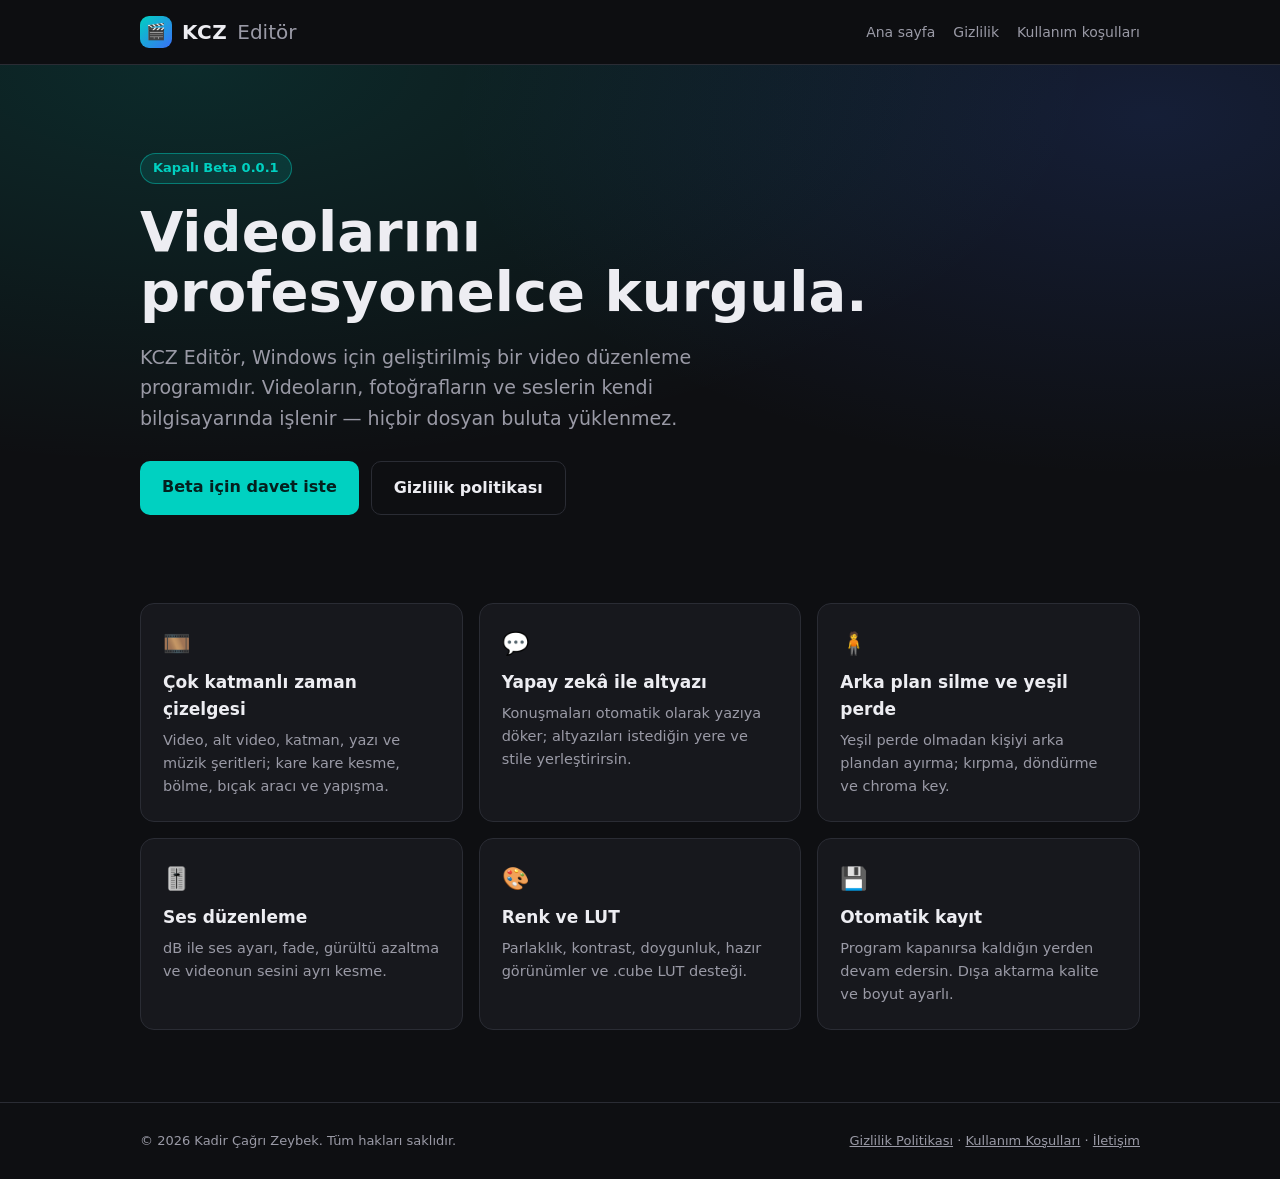
==== index.html @ a96ba245 "Add files via upload" ====
<!doctype html>
<html lang="tr"><head><meta charset="utf-8"><meta name="viewport" content="width=device-width,initial-scale=1">
<title>KCZ Editör — Bilgisayarın için profesyonel video editörü</title><meta name="description" content="KCZ Editör: çok katmanlı zaman çizelgesi, yapay zekâ ile altyazı ve arka plan silme, renk düzeltme ve ses temizleme içeren Windows video editörü.">
<link rel="stylesheet" href="style.css"></head><body>
<header><div class="wrap"><a class="logo" href="index.html"><i>🎬</i><b>KCZ</b><span>Editör</span></a>
<nav><a href="index.html">Ana sayfa</a><a href="gizlilik.html">Gizlilik</a><a href="kosullar.html">Kullanım koşulları</a></nav></div></header>

<section class="hero"><div class="wrap">
<span class="badge">Kapalı Beta 0.0.1</span>
<h1>Videolarını<br>profesyonelce kurgula.</h1>
<p class="lead">KCZ Editör, Windows için geliştirilmiş bir video düzenleme programıdır. Videoların, fotoğrafların ve seslerin kendi bilgisayarında işlenir — hiçbir dosyan buluta yüklenmez.</p>
<div class="btns"><a class="btn primary" href="mailto:kadiradana777@gmail.com?subject=KCZ%20Edit%C3%B6r%20beta%20daveti">Beta için davet iste</a>
<a class="btn ghost" href="gizlilik.html">Gizlilik politikası</a></div>
</div></section>
<section class="wrap"><div class="grid">
<div class="card"><div class="ico">🎞️</div><h3>Çok katmanlı zaman çizelgesi</h3><p>Video, alt video, katman, yazı ve müzik şeritleri; kare kare kesme, bölme, bıçak aracı ve yapışma.</p></div>
<div class="card"><div class="ico">💬</div><h3>Yapay zekâ ile altyazı</h3><p>Konuşmaları otomatik olarak yazıya döker; altyazıları istediğin yere ve stile yerleştirirsin.</p></div>
<div class="card"><div class="ico">🧍</div><h3>Arka plan silme ve yeşil perde</h3><p>Yeşil perde olmadan kişiyi arka plandan ayırma; kırpma, döndürme ve chroma key.</p></div>
<div class="card"><div class="ico">🎚️</div><h3>Ses düzenleme</h3><p>dB ile ses ayarı, fade, gürültü azaltma ve videonun sesini ayrı kesme.</p></div>
<div class="card"><div class="ico">🎨</div><h3>Renk ve LUT</h3><p>Parlaklık, kontrast, doygunluk, hazır görünümler ve .cube LUT desteği.</p></div>
<div class="card"><div class="ico">💾</div><h3>Otomatik kayıt</h3><p>Program kapanırsa kaldığın yerden devam edersin. Dışa aktarma kalite ve boyut ayarlı.</p></div>
</div></section>
<footer><div class="wrap"><span>© 2026 Kadir Çağrı Zeybek. Tüm hakları saklıdır.</span>
<span><a href="gizlilik.html">Gizlilik Politikası</a> · <a href="kosullar.html">Kullanım Koşulları</a> · <a href="mailto:kadiradana777@gmail.com">İletişim</a></span></div></footer>

</body></html>
---- style.css ----
/* © 2026 Kadir Çağrı Zeybek. Tüm hakları saklıdır. */
:root{--bg:#0e0f12;--panel:#17181d;--line:#2a2c34;--text:#ededf2;--dim:#9a9aa6;--accent:#00d1c1;--blue:#3a6ff7}
*{box-sizing:border-box}
html,body{margin:0;background:var(--bg);color:var(--text);font-family:"Segoe UI",system-ui,-apple-system,Roboto,Arial,sans-serif;line-height:1.6}
a{color:var(--accent)}
.wrap{max-width:1040px;margin:0 auto;padding:0 20px}
header{border-bottom:1px solid var(--line);background:rgba(14,15,18,.9);position:sticky;top:0;backdrop-filter:blur(8px);z-index:5}
header .wrap{display:flex;align-items:center;justify-content:space-between;height:64px;gap:16px}
.logo{display:flex;align-items:center;gap:10px;text-decoration:none;color:var(--text);font-size:20px}
.logo i{width:32px;height:32px;border-radius:9px;background:linear-gradient(135deg,var(--accent),var(--blue));display:grid;place-items:center;font-style:normal;font-size:16px}
.logo b{font-weight:800;letter-spacing:.5px}.logo span{font-weight:300;color:var(--dim)}
nav{display:flex;gap:18px;flex-wrap:wrap}nav a{color:var(--dim);text-decoration:none;font-size:14px}nav a:hover{color:var(--text)}
.hero{padding:88px 0 64px;background:radial-gradient(900px 400px at 15% 0%,rgba(0,209,193,.14),transparent),radial-gradient(700px 360px at 90% 10%,rgba(58,111,247,.16),transparent)}
.badge{display:inline-block;padding:4px 12px;border-radius:99px;border:1px solid rgba(0,209,193,.45);background:rgba(0,209,193,.12);color:var(--accent);font-size:13px;font-weight:600}
h1{font-size:clamp(34px,6vw,56px);line-height:1.08;margin:18px 0}
.lead{font-size:clamp(16px,2.2vw,19px);color:var(--dim);max-width:640px}
.btns{display:flex;gap:12px;flex-wrap:wrap;margin-top:28px}
.btn{display:inline-block;padding:13px 22px;border-radius:10px;text-decoration:none;font-weight:600}
.btn.primary{background:var(--accent);color:#04201e}.btn.ghost{border:1px solid var(--line);color:var(--text)}
.grid{display:grid;grid-template-columns:repeat(auto-fit,minmax(280px,1fr));gap:16px;padding:24px 0 72px}
.card{background:var(--panel);border:1px solid var(--line);border-radius:14px;padding:22px}
.card h3{margin:8px 0 6px;font-size:17px}.card p{margin:0;color:var(--dim);font-size:14.5px}
.ico{font-size:22px}
.doc{padding:56px 0 80px;max-width:780px}
.doc h1{font-size:clamp(28px,5vw,40px)}.doc h2{margin-top:36px;font-size:21px}
.doc p,.doc li{color:#cfcfd8}.doc .meta{color:var(--dim);font-size:14px}
footer{border-top:1px solid var(--line);padding:28px 0;color:var(--dim);font-size:13px}
footer .wrap{display:flex;justify-content:space-between;gap:12px;flex-wrap:wrap}
footer a{color:var(--dim)}
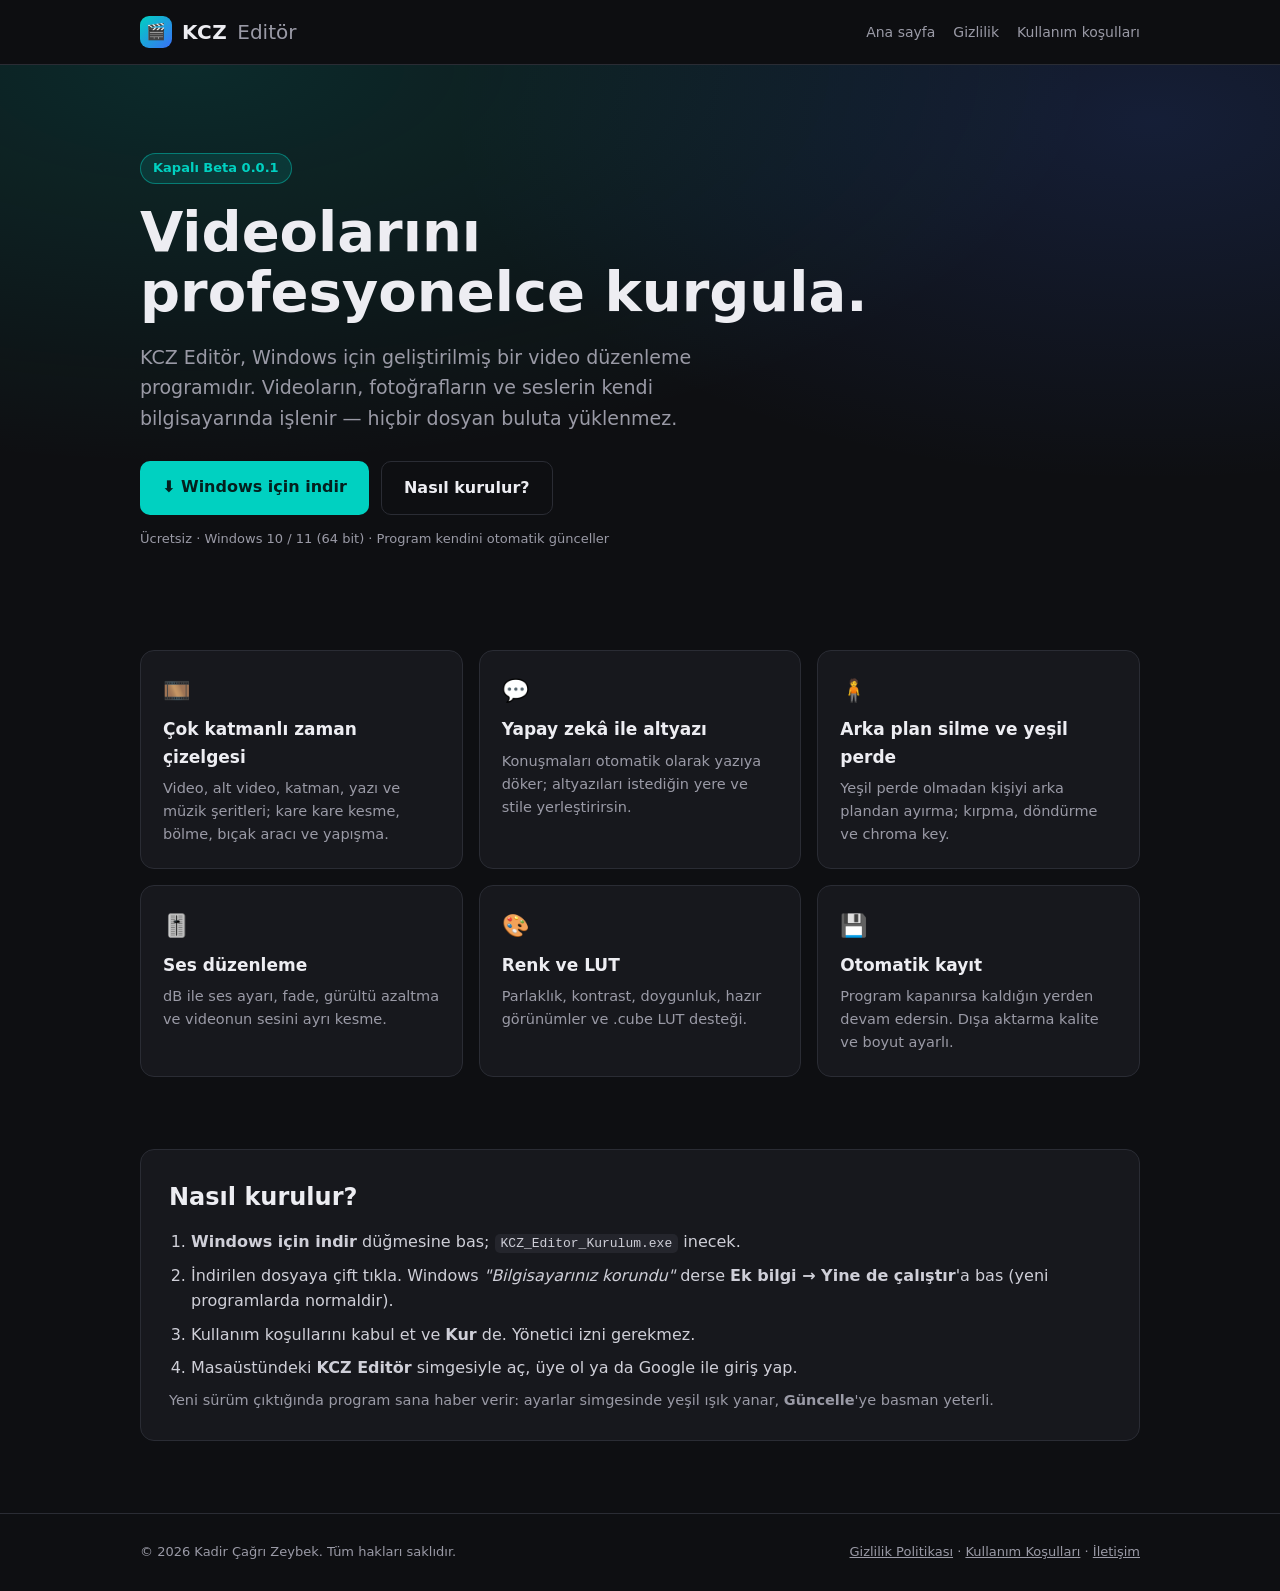
==== commit c1ff5b15: "Site: indirme düğmesi, kurulum adımları, surum.json Co-Authored-By: Claude Opus 5.5 <noreply@anthrop" ====
--- a/index.html
+++ b/index.html
@@ -9,8 +9,9 @@
 <span class="badge">Kapalı Beta 0.0.1</span>
 <h1>Videolarını<br>profesyonelce kurgula.</h1>
 <p class="lead">KCZ Editör, Windows için geliştirilmiş bir video düzenleme programıdır. Videoların, fotoğrafların ve seslerin kendi bilgisayarında işlenir — hiçbir dosyan buluta yüklenmez.</p>
-<div class="btns"><a class="btn primary" href="mailto:kadiradana777@gmail.com?subject=KCZ%20Edit%C3%B6r%20beta%20daveti">Beta için davet iste</a>
-<a class="btn ghost" href="gizlilik.html">Gizlilik politikası</a></div>
+<div class="btns"><a class="btn primary" href="https://github.com/trkcz01/kcz-editor/releases/latest/download/KCZ_Editor_Kurulum.exe">⬇ Windows için indir</a>
+<a class="btn ghost" href="#kurulum">Nasıl kurulur?</a></div>
+<p class="small">Ücretsiz · Windows 10 / 11 (64 bit) · Program kendini otomatik günceller</p>
 </div></section>
 <section class="wrap"><div class="grid">
 <div class="card"><div class="ico">🎞️</div><h3>Çok katmanlı zaman çizelgesi</h3><p>Video, alt video, katman, yazı ve müzik şeritleri; kare kare kesme, bölme, bıçak aracı ve yapışma.</p></div>
@@ -20,6 +21,17 @@
 <div class="card"><div class="ico">🎨</div><h3>Renk ve LUT</h3><p>Parlaklık, kontrast, doygunluk, hazır görünümler ve .cube LUT desteği.</p></div>
 <div class="card"><div class="ico">💾</div><h3>Otomatik kayıt</h3><p>Program kapanırsa kaldığın yerden devam edersin. Dışa aktarma kalite ve boyut ayarlı.</p></div>
 </div></section>
+<section class="wrap" id="kurulum"><div class="card steps">
+<h2>Nasıl kurulur?</h2>
+<ol>
+<li><b>Windows için indir</b> düğmesine bas; <code>KCZ_Editor_Kurulum.exe</code> inecek.</li>
+<li>İndirilen dosyaya çift tıkla. Windows <i>"Bilgisayarınız korundu"</i> derse <b>Ek bilgi → Yine de çalıştır</b>'a bas (yeni programlarda normaldir).</li>
+<li>Kullanım koşullarını kabul et ve <b>Kur</b> de. Yönetici izni gerekmez.</li>
+<li>Masaüstündeki <b>KCZ Editör</b> simgesiyle aç, üye ol ya da Google ile giriş yap.</li>
+</ol>
+<p class="small">Yeni sürüm çıktığında program sana haber verir: ayarlar simgesinde yeşil ışık yanar, <b>Güncelle</b>'ye basman yeterli.</p>
+</div></section>
+
 <footer><div class="wrap"><span>© 2026 Kadir Çağrı Zeybek. Tüm hakları saklıdır.</span>
 <span><a href="gizlilik.html">Gizlilik Politikası</a> · <a href="kosullar.html">Kullanım Koşulları</a> · <a href="mailto:kadiradana777@gmail.com">İletişim</a></span></div></footer>
 
--- a/style.css
+++ b/style.css
@@ -27,3 +27,6 @@
 footer{border-top:1px solid var(--line);padding:28px 0;color:var(--dim);font-size:13px}
 footer .wrap{display:flex;justify-content:space-between;gap:12px;flex-wrap:wrap}
 footer a{color:var(--dim)}
+.small{color:var(--dim);font-size:13px;margin-top:14px}
+.steps{margin:0 0 72px;padding:28px}.steps h2{margin:0 0 12px}.steps ol{margin:0;padding-left:22px;color:#cfcfd8}.steps li{margin:8px 0}
+code{background:#24252c;padding:2px 6px;border-radius:5px;font-size:13px}
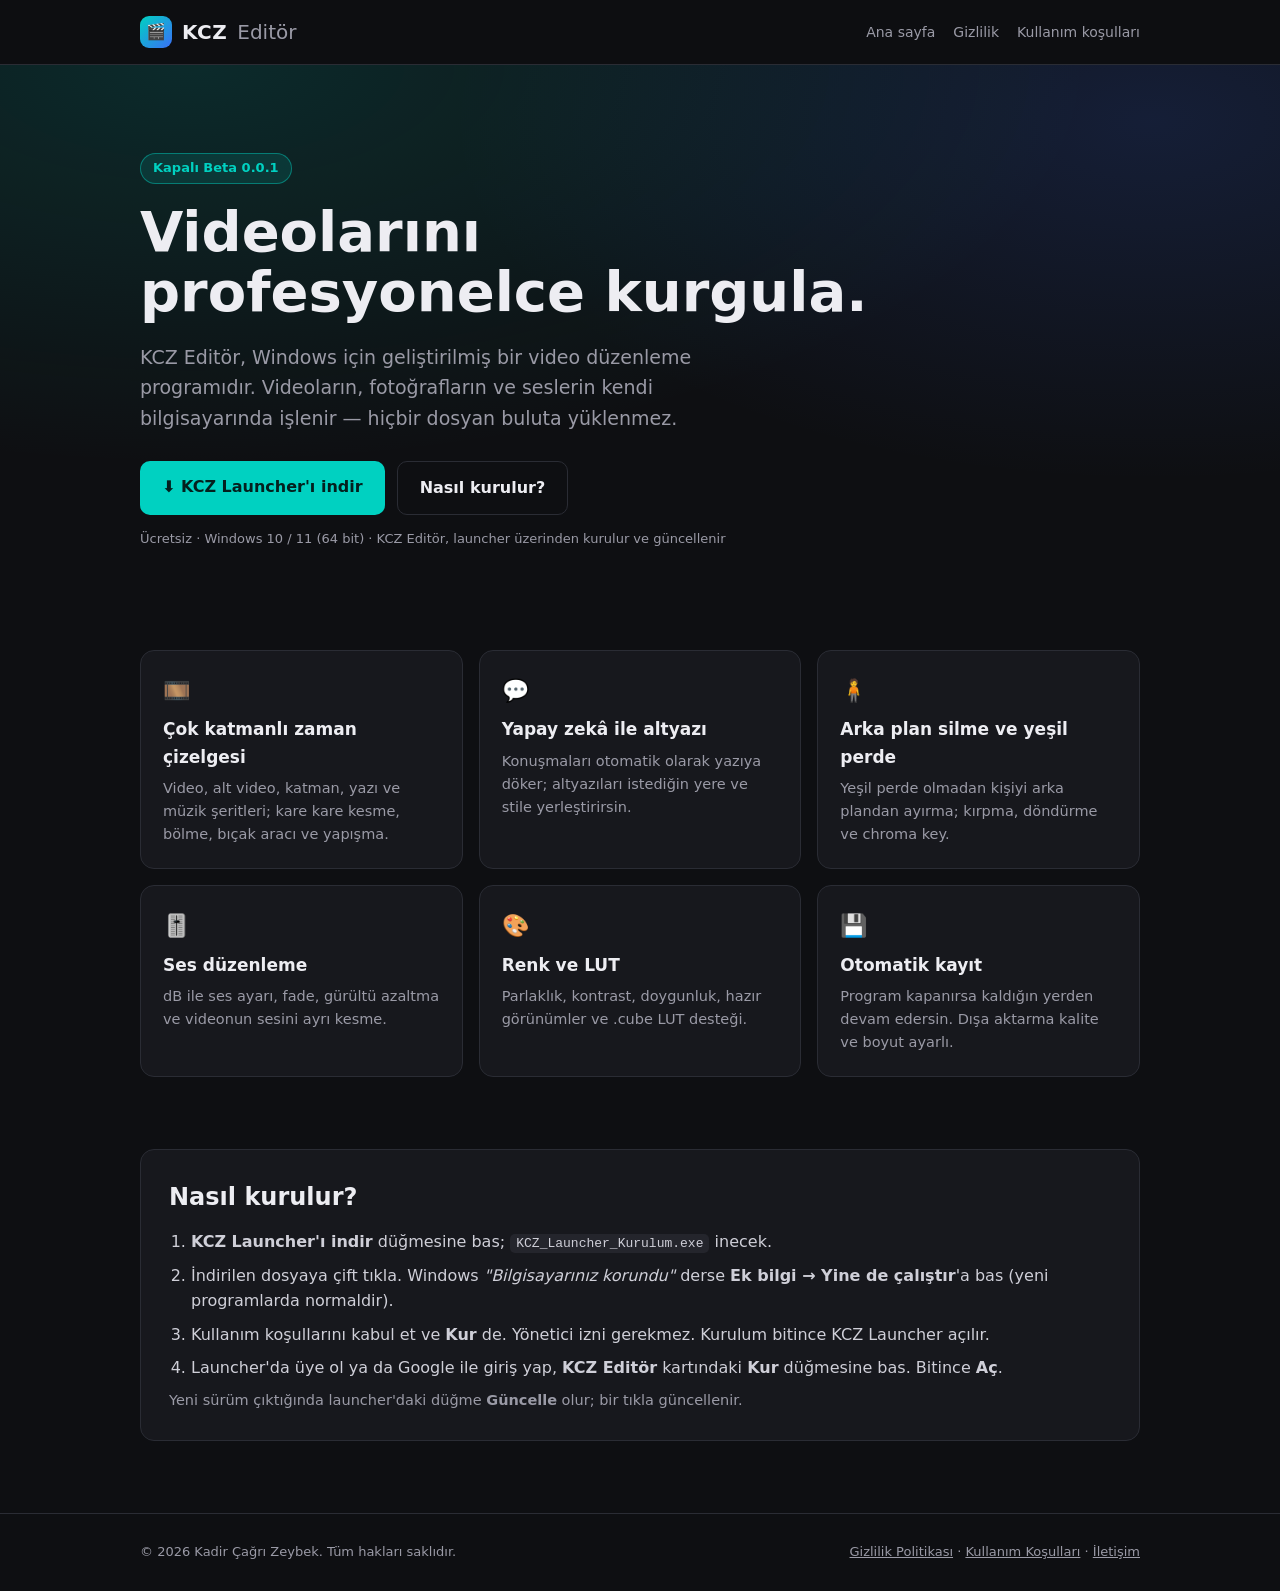
==== commit da3f912b: "Site: KCZ Launcher indirme ve kurulum adımları Co-Authored-By: Claude Opus 5.5 <noreply@anthropic.co" ====
--- a/index.html
+++ b/index.html
@@ -9,9 +9,9 @@
 <span class="badge">Kapalı Beta 0.0.1</span>
 <h1>Videolarını<br>profesyonelce kurgula.</h1>
 <p class="lead">KCZ Editör, Windows için geliştirilmiş bir video düzenleme programıdır. Videoların, fotoğrafların ve seslerin kendi bilgisayarında işlenir — hiçbir dosyan buluta yüklenmez.</p>
-<div class="btns"><a class="btn primary" href="https://github.com/trkcz01/kcz-editor/releases/latest/download/KCZ_Editor_Kurulum.exe">⬇ Windows için indir</a>
+<div class="btns"><a class="btn primary" href="https://github.com/trkcz01/kcz-editor/releases/latest/download/KCZ_Launcher_Kurulum.exe">⬇ KCZ Launcher'ı indir</a>
 <a class="btn ghost" href="#kurulum">Nasıl kurulur?</a></div>
-<p class="small">Ücretsiz · Windows 10 / 11 (64 bit) · Program kendini otomatik günceller</p>
+<p class="small">Ücretsiz · Windows 10 / 11 (64 bit) · KCZ Editör, launcher üzerinden kurulur ve güncellenir</p>
 </div></section>
 <section class="wrap"><div class="grid">
 <div class="card"><div class="ico">🎞️</div><h3>Çok katmanlı zaman çizelgesi</h3><p>Video, alt video, katman, yazı ve müzik şeritleri; kare kare kesme, bölme, bıçak aracı ve yapışma.</p></div>
@@ -24,12 +24,12 @@
 <section class="wrap" id="kurulum"><div class="card steps">
 <h2>Nasıl kurulur?</h2>
 <ol>
-<li><b>Windows için indir</b> düğmesine bas; <code>KCZ_Editor_Kurulum.exe</code> inecek.</li>
+<li><b>KCZ Launcher'ı indir</b> düğmesine bas; <code>KCZ_Launcher_Kurulum.exe</code> inecek.</li>
 <li>İndirilen dosyaya çift tıkla. Windows <i>"Bilgisayarınız korundu"</i> derse <b>Ek bilgi → Yine de çalıştır</b>'a bas (yeni programlarda normaldir).</li>
-<li>Kullanım koşullarını kabul et ve <b>Kur</b> de. Yönetici izni gerekmez.</li>
-<li>Masaüstündeki <b>KCZ Editör</b> simgesiyle aç, üye ol ya da Google ile giriş yap.</li>
+<li>Kullanım koşullarını kabul et ve <b>Kur</b> de. Yönetici izni gerekmez. Kurulum bitince KCZ Launcher açılır.</li>
+<li>Launcher'da üye ol ya da Google ile giriş yap, <b>KCZ Editör</b> kartındaki <b>Kur</b> düğmesine bas. Bitince <b>Aç</b>.</li>
 </ol>
-<p class="small">Yeni sürüm çıktığında program sana haber verir: ayarlar simgesinde yeşil ışık yanar, <b>Güncelle</b>'ye basman yeterli.</p>
+<p class="small">Yeni sürüm çıktığında launcher'daki düğme <b>Güncelle</b> olur; bir tıkla güncellenir.</p>
 </div></section>
 
 <footer><div class="wrap"><span>© 2026 Kadir Çağrı Zeybek. Tüm hakları saklıdır.</span>
